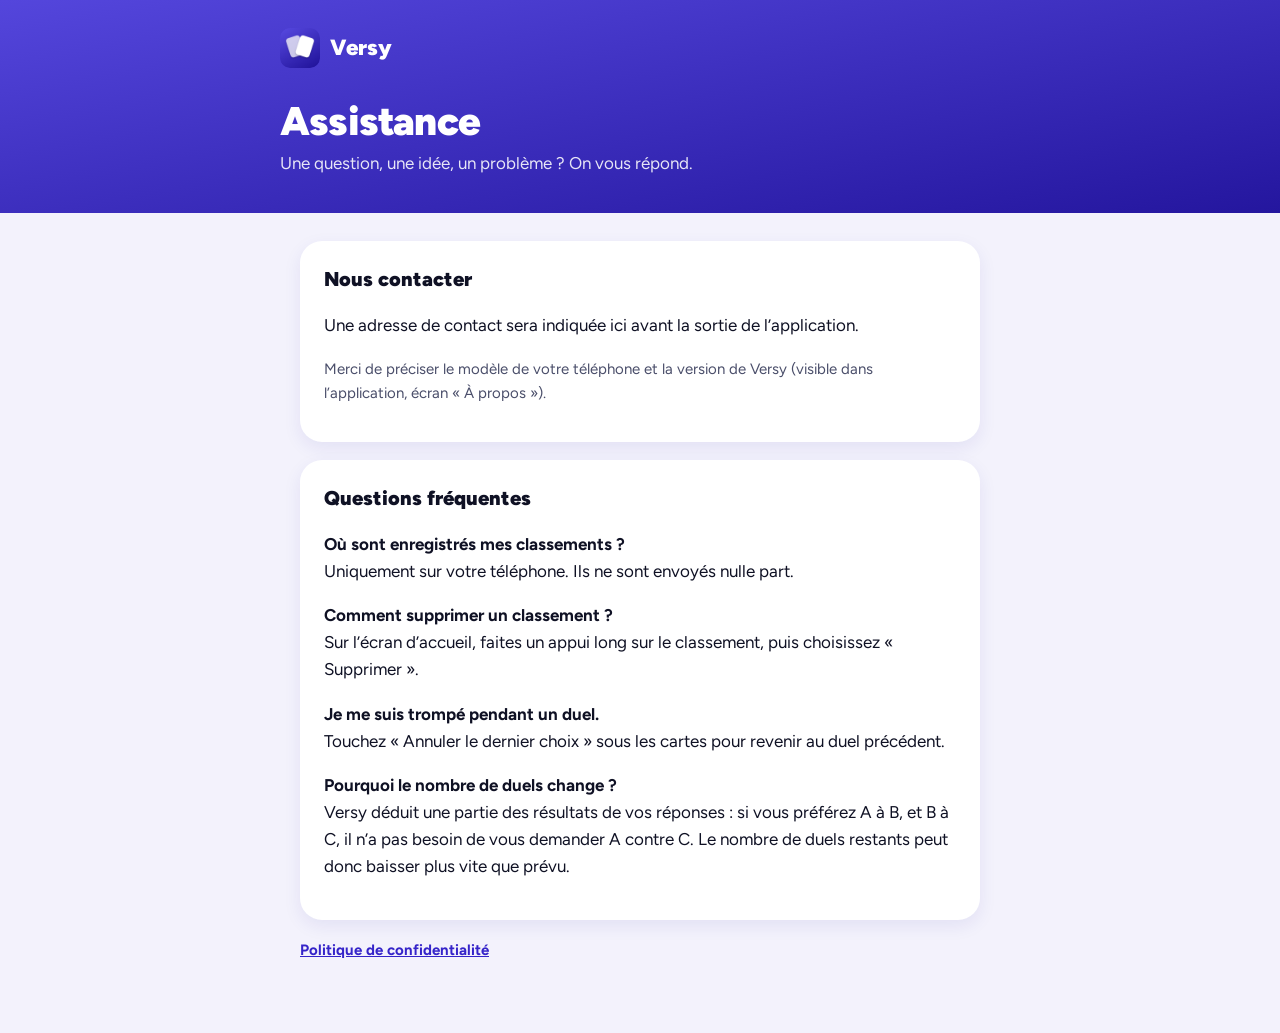
==== assistance/index.html @ 7daa331c "Site public de Versy : accueil, politique de confidentialité, assistance Co-Authored-By: Claude Opus" ====
<!doctype html>
<html lang="fr">
<head>
  <meta charset="utf-8">
  <meta name="viewport" content="width=device-width, initial-scale=1">
  <title>Assistance · Versy</title>
  <link rel="icon" href="../logo.png">
  <link rel="preconnect" href="https://fonts.googleapis.com">
  <link rel="preconnect" href="https://fonts.gstatic.com" crossorigin>
  <link rel="stylesheet" href="https://fonts.googleapis.com/css2?family=Figtree:wght@500;700;900&display=swap">
  <link rel="stylesheet" href="../style.css">
</head>
<body>
  <header class="top">
    <div class="top-in">
      <a class="brand" href="../"><img src="../logo.png" alt="">Versy</a>
      <h1>Assistance</h1>
      <p>Une question, une idée, un problème ? On vous répond.</p>
    </div>
  </header>
  <main>
    <div class="card">
      <h2>Nous contacter</h2>
      <p>Une adresse de contact sera indiquée ici avant la sortie de l’application.</p>
      <p class="muted">Merci de préciser le modèle de votre téléphone et la version de Versy (visible dans l’application, écran « À propos »).</p>
    </div>

    <div class="card">
      <h2>Questions fréquentes</h2>
      <p><strong>Où sont enregistrés mes classements ?</strong><br>Uniquement sur votre téléphone. Ils ne sont envoyés nulle part.</p>
      <p><strong>Comment supprimer un classement ?</strong><br>Sur l’écran d’accueil, faites un appui long sur le classement, puis choisissez « Supprimer ».</p>
      <p><strong>Je me suis trompé pendant un duel.</strong><br>Touchez « Annuler le dernier choix » sous les cartes pour revenir au duel précédent.</p>
      <p><strong>Pourquoi le nombre de duels change ?</strong><br>Versy déduit une partie des résultats de vos réponses : si vous préférez A à B, et B à C, il n’a pas besoin de vous demander A contre C. Le nombre de duels restants peut donc baisser plus vite que prévu.</p>
    </div>
    <p class="muted"><a href="../confidentialite/">Politique de confidentialité</a></p>
  </main>
</body>
</html>
---- style.css ----
:root {
  --bg: #F3F2FC;
  --ink: #0F1124;
  --soft: #4A4E6A;
  --brand: #3524C9;
  --brand-deep: #24169E;
  --surface: #FFFFFF;
  --line: #E1DEF4;
}
* { box-sizing: border-box; }
body {
  margin: 0;
  background: var(--bg);
  color: var(--ink);
  font-family: "Figtree", system-ui, -apple-system, "Segoe UI", sans-serif;
  font-size: 17px;
  line-height: 1.6;
}
a { color: var(--brand); font-weight: 700; }
.top {
  background: linear-gradient(170deg, #5446DC, var(--brand-deep));
  color: #FFFFFF;
  padding: 28px 20px 36px;
}
.top-in, main { max-width: 720px; margin: 0 auto; }
.brand { display: inline-flex; align-items: center; gap: 10px; color: #FFFFFF; text-decoration: none; font-size: 22px; font-weight: 900; }
.brand img { width: 40px; height: 40px; border-radius: 10px; }
.top h1 { margin: 22px 0 6px; font-size: clamp(28px, 6vw, 40px); line-height: 1.15; font-weight: 900; letter-spacing: -0.02em; }
.top p { margin: 0; opacity: 0.88; }
main { padding: 28px 20px 56px; }
.card { background: var(--surface); border-radius: 22px; padding: 22px 24px; box-shadow: 0 6px 18px rgba(36, 22, 158, 0.08); margin-bottom: 18px; }
h2 { font-size: 20px; margin: 26px 0 8px; font-weight: 900; }
.card h2:first-child { margin-top: 0; }
ul { padding-left: 22px; }
li { margin: 4px 0; }
.summary { border-left: 4px solid var(--brand); }
.muted { color: var(--soft); font-size: 15px; }
nav.links { display: flex; flex-wrap: wrap; gap: 10px; margin-top: 18px; }
nav.links a { background: rgba(255, 255, 255, 0.18); border: 1px solid rgba(255, 255, 255, 0.35); color: #FFFFFF; text-decoration: none; padding: 8px 14px; border-radius: 12px; font-size: 15px; }
footer { max-width: 720px; margin: 0 auto; padding: 0 20px 40px; color: var(--soft); font-size: 14px; }
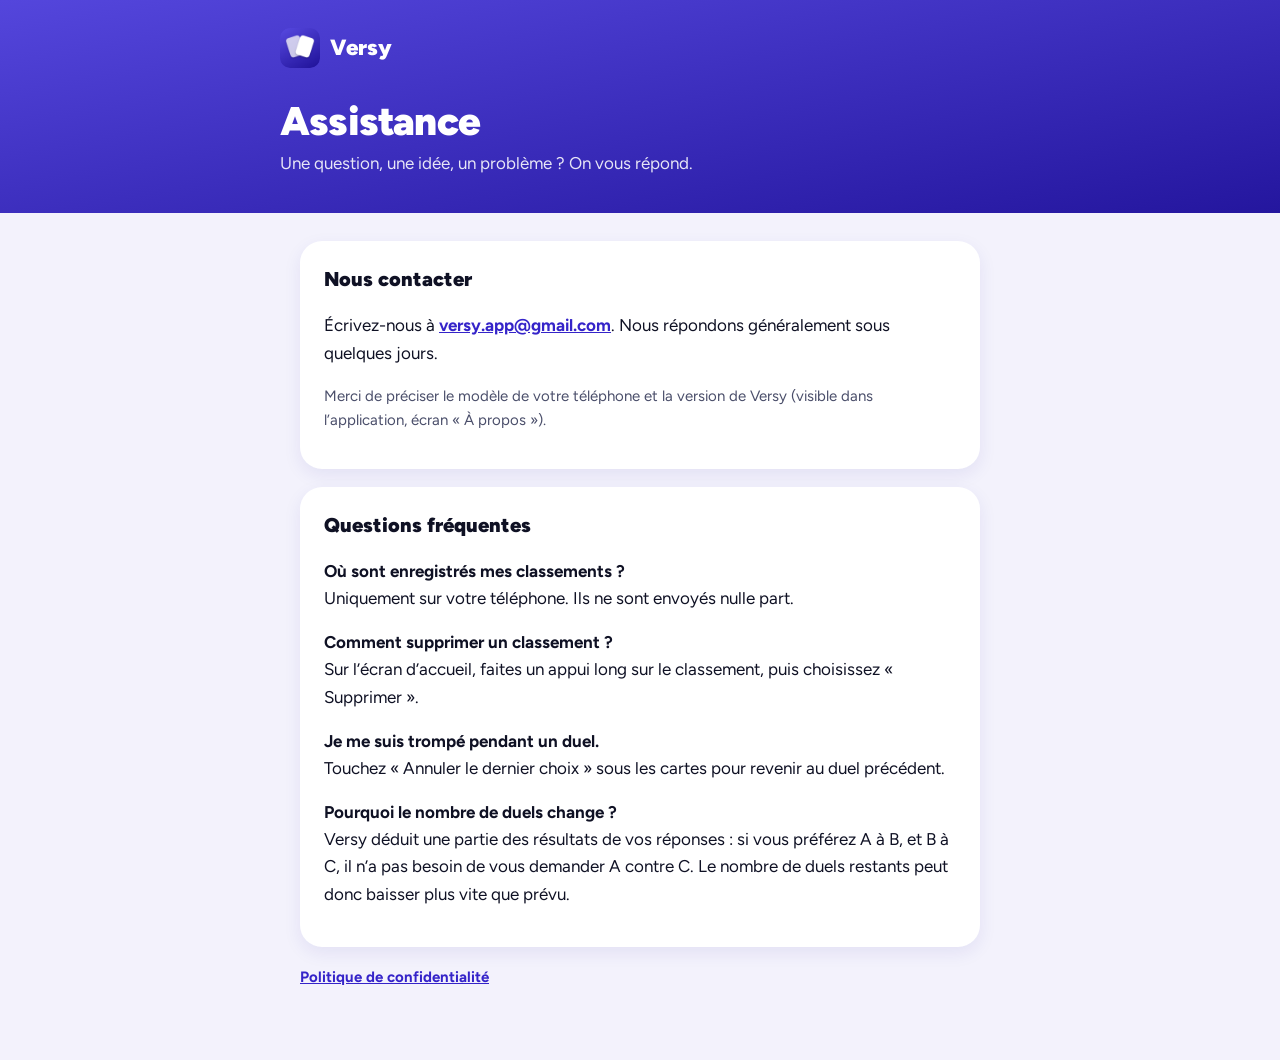
==== commit 9448049b: "Adresse de contact : versy.app@gmail.com Co-Authored-By: Claude Opus 5.5 <noreply@anthropic.com>" ====
--- a/assistance/index.html
+++ b/assistance/index.html
@@ -21,7 +21,7 @@
   <main>
     <div class="card">
       <h2>Nous contacter</h2>
-      <p>Une adresse de contact sera indiquée ici avant la sortie de l’application.</p>
+      <p>Écrivez-nous à <a href="mailto:versy.app@gmail.com">versy.app@gmail.com</a>. Nous répondons généralement sous quelques jours.</p>
       <p class="muted">Merci de préciser le modèle de votre téléphone et la version de Versy (visible dans l’application, écran « À propos »).</p>
     </div>
 
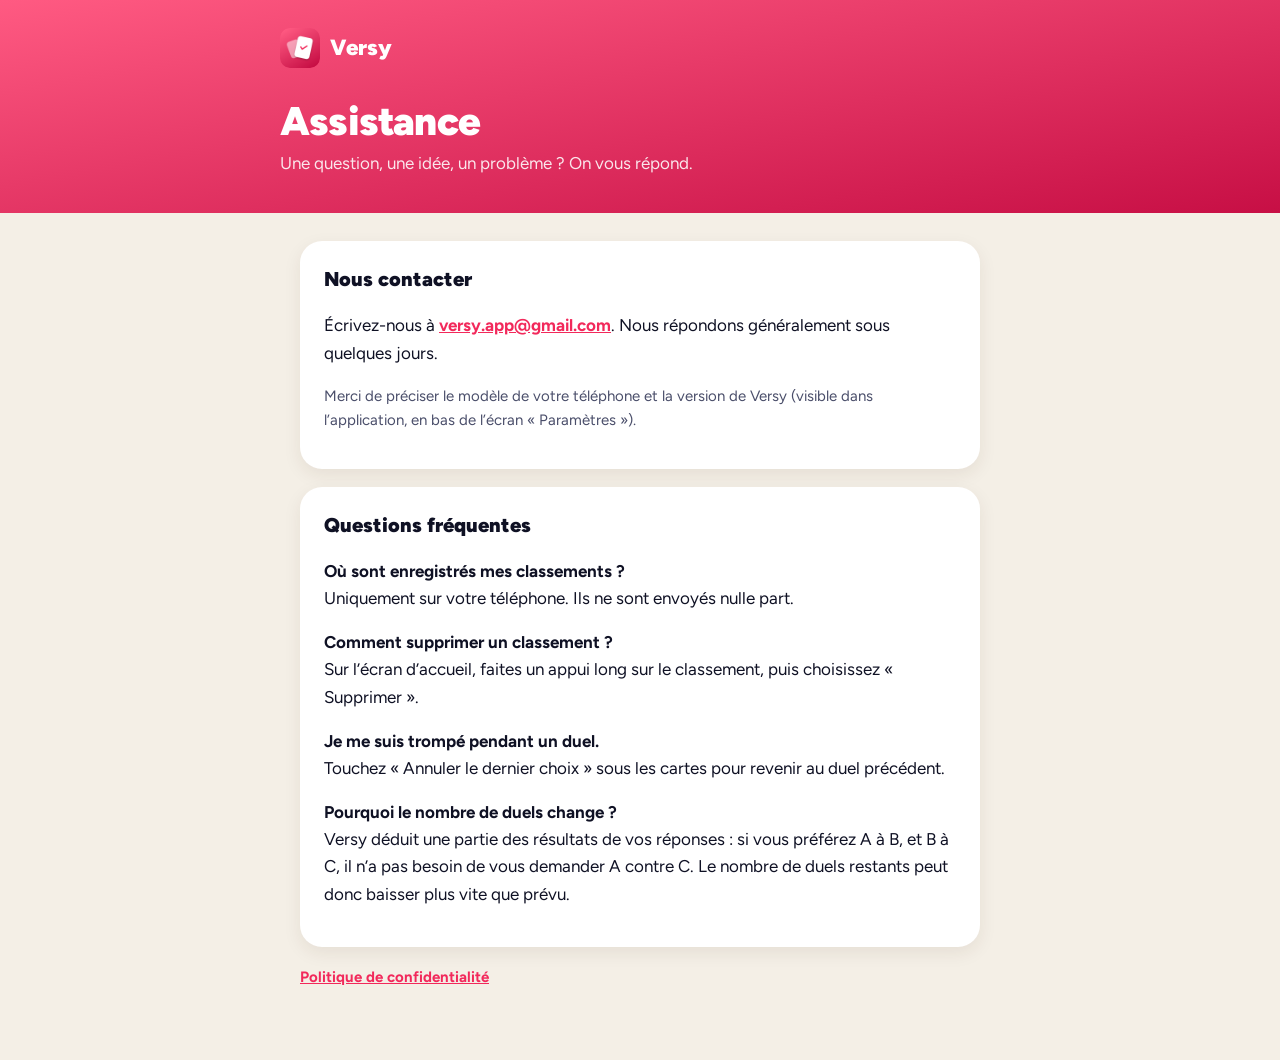
==== commit ce8f25c5: "Assistance : la version est dans les Paramètres Co-Authored-By: Claude Opus 5.5 <noreply@anthropic.c" ====
--- a/assistance/index.html
+++ b/assistance/index.html
@@ -22,7 +22,7 @@
     <div class="card">
       <h2>Nous contacter</h2>
       <p>Écrivez-nous à <a href="mailto:versy.app@gmail.com">versy.app@gmail.com</a>. Nous répondons généralement sous quelques jours.</p>
-      <p class="muted">Merci de préciser le modèle de votre téléphone et la version de Versy (visible dans l’application, écran « À propos »).</p>
+      <p class="muted">Merci de préciser le modèle de votre téléphone et la version de Versy (visible dans l’application, en bas de l’écran « Paramètres »).</p>
     </div>
 
     <div class="card">
--- a/style.css
+++ b/style.css
@@ -1,11 +1,11 @@
 :root {
-  --bg: #F3F2FC;
+  --bg: #F4EFE6;
   --ink: #0F1124;
   --soft: #4A4E6A;
-  --brand: #3524C9;
-  --brand-deep: #24169E;
+  --brand: #F2295B;
+  --brand-deep: #C70F45;
   --surface: #FFFFFF;
-  --line: #E1DEF4;
+  --line: #E6DFD2;
 }
 * { box-sizing: border-box; }
 body {
@@ -18,7 +18,7 @@
 }
 a { color: var(--brand); font-weight: 700; }
 .top {
-  background: linear-gradient(170deg, #5446DC, var(--brand-deep));
+  background: linear-gradient(170deg, #FF5A82, var(--brand-deep));
   color: #FFFFFF;
   padding: 28px 20px 36px;
 }
@@ -28,7 +28,7 @@
 .top h1 { margin: 22px 0 6px; font-size: clamp(28px, 6vw, 40px); line-height: 1.15; font-weight: 900; letter-spacing: -0.02em; }
 .top p { margin: 0; opacity: 0.88; }
 main { padding: 28px 20px 56px; }
-.card { background: var(--surface); border-radius: 22px; padding: 22px 24px; box-shadow: 0 6px 18px rgba(36, 22, 158, 0.08); margin-bottom: 18px; }
+.card { background: var(--surface); border-radius: 22px; padding: 22px 24px; box-shadow: 0 6px 18px rgba(60, 40, 10, 0.08); margin-bottom: 18px; }
 h2 { font-size: 20px; margin: 26px 0 8px; font-weight: 900; }
 .card h2:first-child { margin-top: 0; }
 ul { padding-left: 22px; }
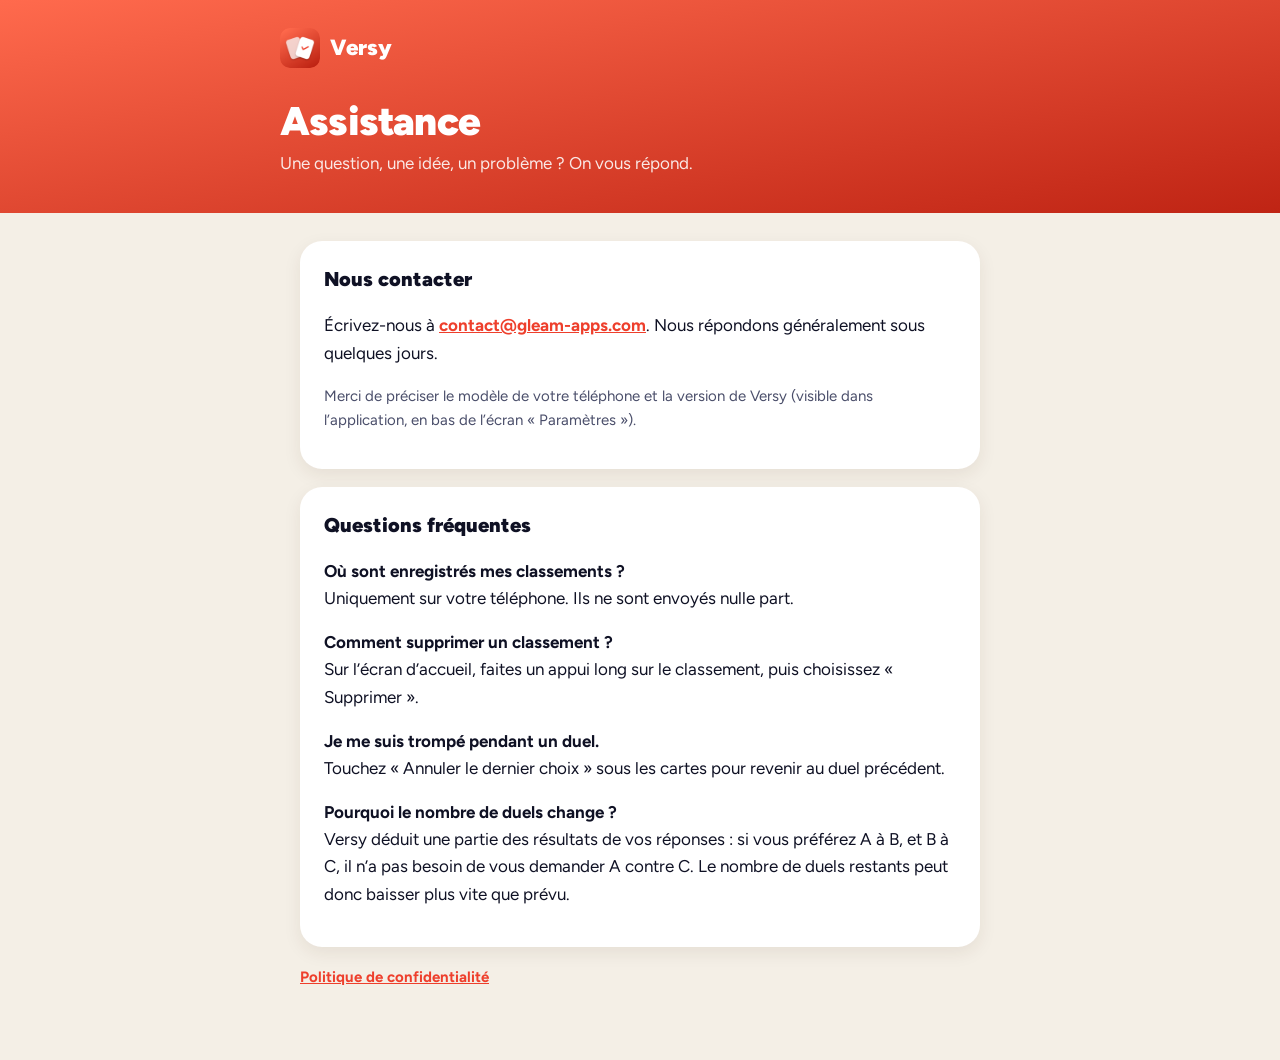
==== commit 2968e6dd: "Contact : contact@gleam-apps.com Co-Authored-By: Claude Opus 5.5 <noreply@anthropic.com>" ====
--- a/assistance/index.html
+++ b/assistance/index.html
@@ -21,7 +21,7 @@
   <main>
     <div class="card">
       <h2>Nous contacter</h2>
-      <p>Écrivez-nous à <a href="mailto:versy.app@gmail.com">versy.app@gmail.com</a>. Nous répondons généralement sous quelques jours.</p>
+      <p>Écrivez-nous à <a href="mailto:contact@gleam-apps.com">contact@gleam-apps.com</a>. Nous répondons généralement sous quelques jours.</p>
       <p class="muted">Merci de préciser le modèle de votre téléphone et la version de Versy (visible dans l’application, en bas de l’écran « Paramètres »).</p>
     </div>
 
--- a/style.css
+++ b/style.css
@@ -2,8 +2,8 @@
   --bg: #F4EFE6;
   --ink: #0F1124;
   --soft: #4A4E6A;
-  --brand: #F2295B;
-  --brand-deep: #C70F45;
+  --brand: #EE3F2C;
+  --brand-deep: #BF2414;
   --surface: #FFFFFF;
   --line: #E6DFD2;
 }
@@ -18,7 +18,7 @@
 }
 a { color: var(--brand); font-weight: 700; }
 .top {
-  background: linear-gradient(170deg, #FF5A82, var(--brand-deep));
+  background: linear-gradient(170deg, #FF6A4D, var(--brand-deep));
   color: #FFFFFF;
   padding: 28px 20px 36px;
 }
